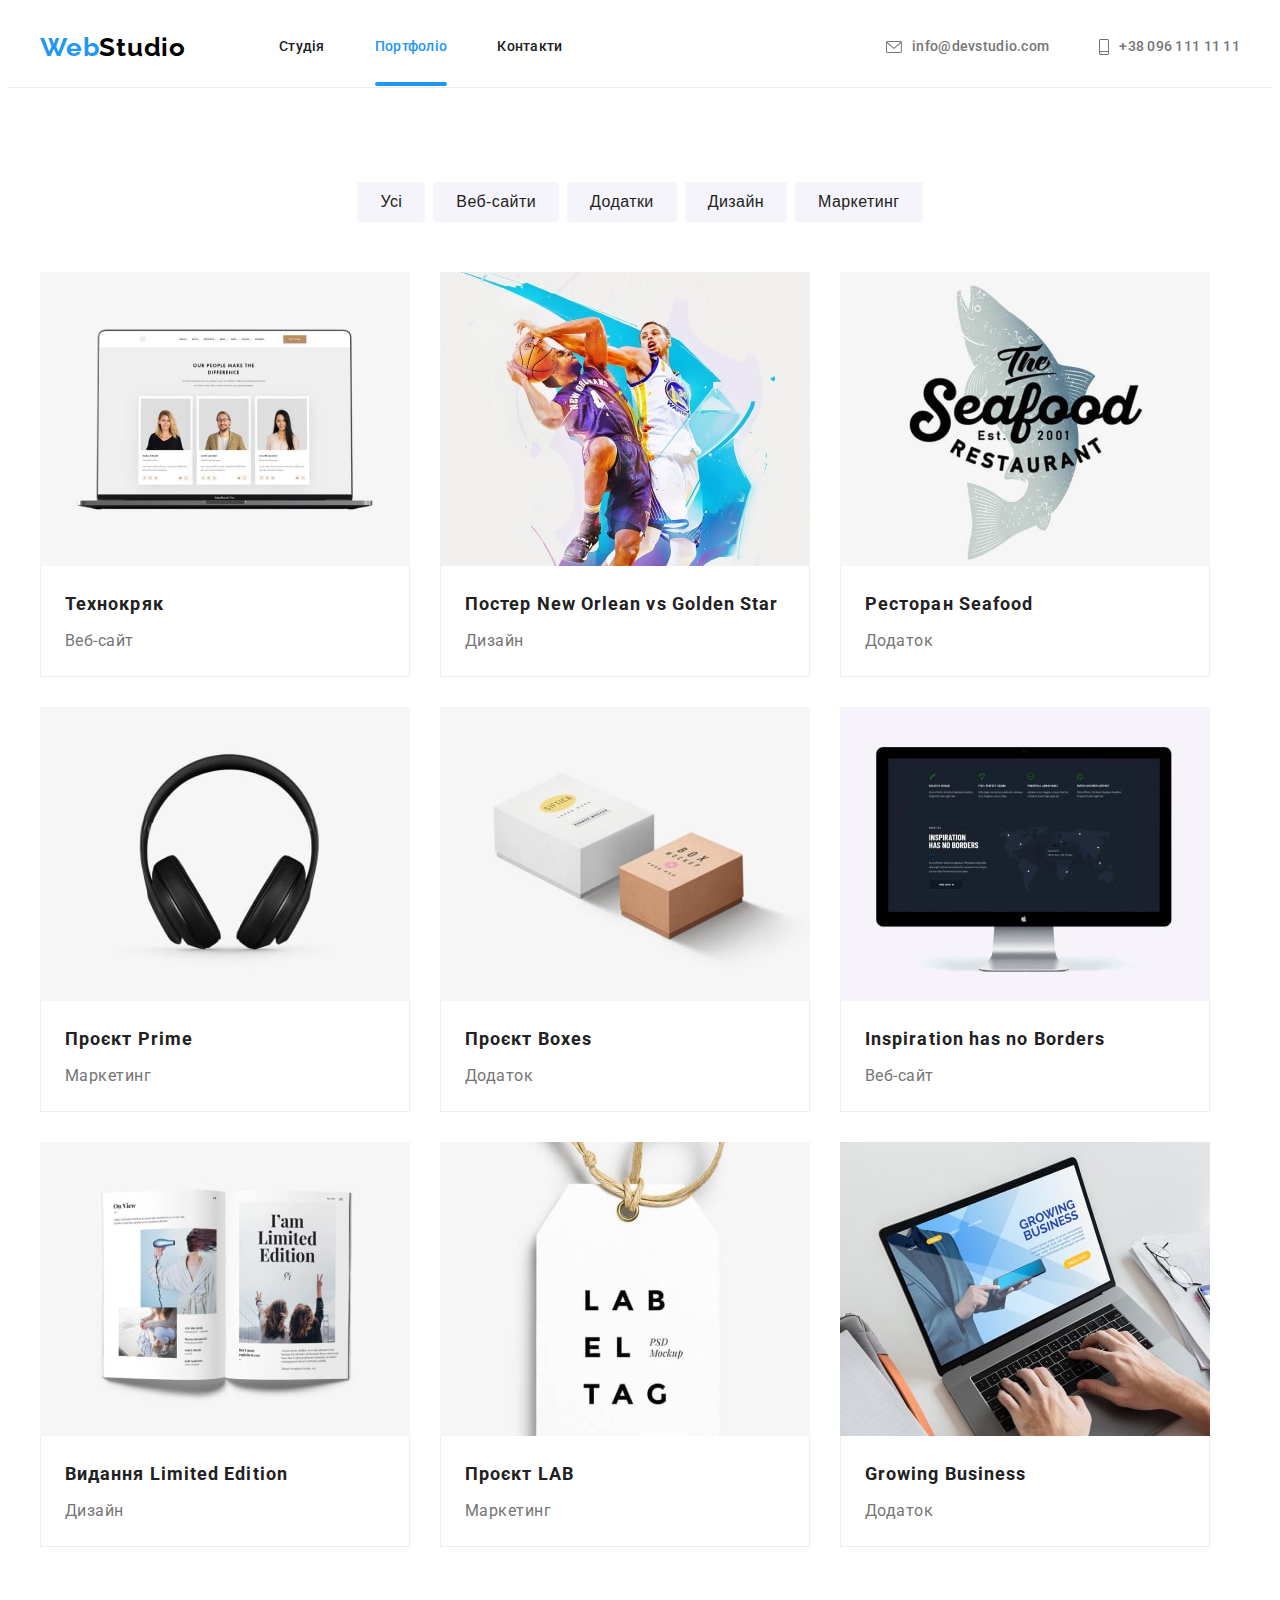
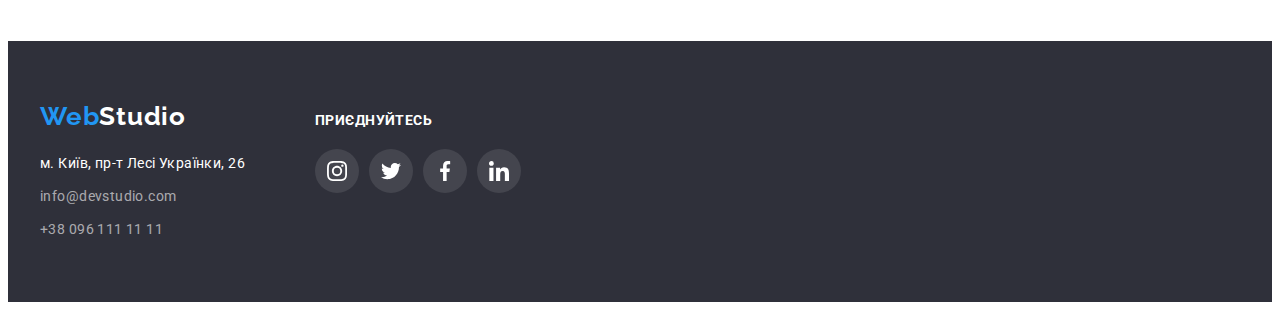
==== portfolio.html @ 9b11dc34 "initial commit" ====
<!DOCTYPE html>
<html lang="uk">
  <head>
    <meta charset="UTF-8" />
    <meta http-equiv="X-UA-Compatible" content="IE=edge" />
    <meta name="viewport" content="width=device-width, initial-scale=1.0" />
    <title>Портфоліо</title>

    <!-- fonts -->
    <link rel="preconnect" href="https://fonts.googleapis.com" />
    <link rel="preconnect" href="https://fonts.gstatic.com" crossorigin />
    <link
      href="https://fonts.googleapis.com/css2?family=Raleway:wght@700&family=Roboto:wght@400;500;700;900&display=swap"
      rel="stylesheet"
    />
    <!-- modern-normalize -->
    <link
      rel="stylesheet"
      href="https://cdnjs.cloudflare.com/ajax/libs/modern-normalize/1.1.0/modern-normalize.min.css"
      integrity="sha512-wpPYUAdjBVSE4KJnH1VR1HeZfpl1ub8YT/NKx4PuQ5NmX2tKuGu6U/JRp5y+Y8XG2tV+wKQpNHVUX03MfMFn9Q=="
      crossorigin="anonymous"
      referrerpolicy="no-referrer"
    />
    <!-- my stylesheet-->
    <link rel="stylesheet" href="./css/style.css" />
  </head>

  <body class="portfolio">
    <header class="header">
      <div class="container header-container">
        <a class="link cite-logo header-logo" href="./index.html" rel="Студія" lang="en"
          ><span class="logo-accent">Web</span>Studio</a
        >
        <nav class="page-navigation">
          <ul class="page-navigation-list list">
            <li class="page-navigation-listitem">
              <a class="link navigation-link" href="./index.html" rel="studio">Студія</a>
            </li>
            <li class="page-navigation-listitem">
              <a class="link navigation-link current" href="./portfolio.html" rel="portfolio"
                >Портфоліо</a
              >
            </li>
            <li class="page-navigation-listitem">
              <a class="link navigation-link" href="#" rel="contacts">Контакти</a>
            </li>
          </ul>
        </nav>

        <ul class="list header-contacts">
          <li class="header-contact-listitem">
            <a class="link header-contact-link" href="mailto:info@devstudio.com" rel="studio-mail">
              <svg class="icon icon--envelope">
                <use href="./images/icons.svg#icon-envelope"></use>
              </svg>
              <span>info@devstudio.com</span>
            </a>
          </li>
          <li class="header-contact-listitem">
            <a class="link header-contact-link" href="tel:+380961111111" rel="studio-phone-number"
              ><svg class="icon icon--smartphone">
                <use href="./images/icons.svg#icon-smartphone"></use>
              </svg>
              <span>+38 096 111 11 11</span></a
            >
          </li>
        </ul>
      </div>
    </header>

    <main>
      <!-- Section contains list of studio`s projects with filter pannel-->
      <section class="section">
        <div class="container">
          <h1 class="section-title visually-hidden">Проекти</h1>

          <!-- filter pannel-->
          <ul class="list filters">
            <li class="filter">
              <button class="button filter-button" type="button">Усі</button>
            </li>
            <li class="filter">
              <button class="button filter-button" type="button">Веб-сайти</button>
            </li>
            <li class="filter">
              <button class="button filter-button" type="button">Додатки</button>
            </li>
            <li class="filter">
              <button class="button filter-button" type="button">Дизайн</button>
            </li>
            <li class="filter">
              <button class="button filter-button" type="button">Маркетинг</button>
            </li>
          </ul>

          <!-- list of studio's projects-->
          <ul class="list projects">
            <li class="project">
              <a href="#" class="link project-imageref">
                <img
                  class="project-image"
                  src="./images/projects/project-technokrjack-min.jpg"
                  alt="Технокряк"
                  width="370"
                />
                <div class="project-info">
                  <h2 class="project-title">Технокряк</h2>
                  <p class="project-type">Веб-сайт</p>
                </div>
                <p class="project-description">
                  Ресурс пропонує комплексні пропозиції з різним рівнем функціоналу та сервісів. Все
                  це дозволить відвідувачу отримати вичерпні відомості про компанію чи приватну
                  особу.
                </p>
              </a>
            </li>

            <li class="project">
              <a href="#" class="link project-imageref">
                <img
                  class="project-image"
                  src="./images/projects/project-new-orlean-min.jpg"
                  alt="Постер New Orlean vs Golden Star"
                  width="370"
                />
                <div class="project-info">
                  <h2 class="project-title" lang="en">Постер New Orlean vs Golden Star</h2>
                  <p class="project-type">Дизайн</p>
                </div>
                <p class="project-description">
                  Ресурс пропонує комплексні пропозиції з різним рівнем функціоналу та сервісів. Все
                  це дозволить відвідувачу отримати вичерпні відомості про компанію чи приватну
                  особу.
                </p>
              </a>
            </li>

            <li class="project">
              <a href="#" class="link project-imageref">
                <img
                  class="project-image"
                  src="./images/projects/project-seafood-min.jpg"
                  alt="Ресторан Seafood"
                  width="370"
                />
                <div class="project-info">
                  <h2 class="project-title">Ресторан Seafood</h2>
                  <p class="project-type">Додаток</p>
                </div>
                <p class="project-description">
                  Ресурс пропонує комплексні пропозиції з різним рівнем функціоналу та сервісів. Все
                  це дозволить відвідувачу отримати вичерпні відомості про компанію чи приватну
                  особу.
                </p>
              </a>
            </li>

            <li class="project">
              <a href="#" class="link project-imageref">
                <img
                  class="project-image"
                  src="./images/projects/project-prime-min.jpg"
                  alt="Проєкт Prime"
                  width="370"
                />
                <div class="project-info">
                  <h2 class="project-title">Проєкт Prime</h2>
                  <p class="project-type">Маркетинг</p>
                </div>
                <p class="project-description">
                  Ресурс пропонує комплексні пропозиції з різним рівнем функціоналу та сервісів. Все
                  це дозволить відвідувачу отримати вичерпні відомості про компанію чи приватну
                  особу.
                </p>
              </a>
            </li>

            <li class="project">
              <a href="#" class="link project-imageref">
                <img
                  class="project-image"
                  src="./images/projects/project-boxes-min.jpg"
                  alt="Проєкт Boxes"
                  width="370"
                />
                <div class="project-info">
                  <h2 class="project-title">Проєкт Boxes</h2>
                  <p class="project-type">Додаток</p>
                </div>
                <p class="project-description">
                  Ресурс пропонує комплексні пропозиції з різним рівнем функціоналу та сервісів. Все
                  це дозволить відвідувачу отримати вичерпні відомості про компанію чи приватну
                  особу.
                </p>
              </a>
            </li>

            <li class="project">
              <a href="#" class="link project-imageref">
                <img
                  class="project-image"
                  src="./images/projects/project-inspiration-min.jpg"
                  alt="Inspiration has no Borders"
                  width="370"
                />
                <div class="project-info">
                  <h2 class="project-title" lang="en">Inspiration has no Borders</h2>
                  <p class="project-type">Веб-сайт</p>
                </div>
                <p class="project-description">
                  Ресурс пропонує комплексні пропозиції з різним рівнем функціоналу та сервісів. Все
                  це дозволить відвідувачу отримати вичерпні відомості про компанію чи приватну
                  особу.
                </p>
              </a>
            </li>

            <li class="project">
              <a href="#" class="link project-imageref">
                <img
                  class="project-image"
                  src="./images/projects/project-limited-edition-min.jpg"
                  alt="Видання Limited Edition"
                  width="370"
                />
                <div class="project-info">
                  <h2 class="project-title">Видання Limited Edition</h2>
                  <p class="project-type">Дизайн</p>
                </div>
                <p class="project-description">
                  Ресурс пропонує комплексні пропозиції з різним рівнем функціоналу та сервісів. Все
                  це дозволить відвідувачу отримати вичерпні відомості про компанію чи приватну
                  особу.
                </p>
              </a>
            </li>

            <li class="project">
              <a href="#" class="link project-imageref">
                <img
                  class="project-image"
                  src="./images/projects/project-lab-min.jpg"
                  alt="Проєкт LAB"
                  width="370"
                />
                <div class="project-info">
                  <h2 class="project-title">Проєкт LAB</h2>
                  <p class="project-type">Маркетинг</p>
                </div>
                <p class="project-description">
                  Ресурс пропонує комплексні пропозиції з різним рівнем функціоналу та сервісів. Все
                  це дозволить відвідувачу отримати вичерпні відомості про компанію чи приватну
                  особу.
                </p>
              </a>
            </li>

            <li class="project">
              <a href="#" class="link project-imageref">
                <img
                  class="project-image"
                  src="./images/projects/project-business-min.jpg"
                  alt="Growing Business Додаток"
                  width="370"
                />
                <div class="project-info">
                  <h2 class="project-title" lang="en">Growing Business</h2>
                  <p class="project-type">Додаток</p>
                </div>
                <p class="project-description">
                  Ресурс пропонує комплексні пропозиції з різним рівнем функціоналу та сервісів. Все
                  це дозволить відвідувачу отримати вичерпні відомості про компанію чи приватну
                  особу.
                </p>
              </a>
            </li>
          </ul>
        </div>
      </section>
    </main>

    <footer class="footer">
      <div class="container footer__container">
        <section class="footer__logo-and-address">
          <h3 class="visually-hidden">Логотип та адреса</h3>
          <a class="link cite-logo footer-logo" href="./index.html" rel="Студія" lang="en"
            ><span class="logo-accent">Web</span>Studio</a
          >
          <address class="footer-address">
            <ul class="list footer-address-list">
              <li class="footer-address-listitem">
                <a
                  class="link footer-location"
                  href="https://goo.gl/maps/gvpNCCm3hSawrAU8A"
                  rel="studio-address-google-maps"
                  target="_blank"
                  >м. Київ, пр-т Лесі Українки, 26</a
                >
              </li>
              <li class="footer-address-listitem">
                <a
                  class="link footer-email"
                  href="mailto:info@devstudio.com"
                  rel="studio-mail"
                  target="_blank"
                  >info@devstudio.com</a
                >
              </li>
              <li class="footer-address-listitem">
                <a
                  class="link footer-phonenumber"
                  href="tel:+380961111111"
                  rel="studio-phone-number"
                  target="_blank"
                >
                  +38 096 111 11 11
                </a>
              </li>
            </ul>
          </address>
        </section>
        <section class="footer__social">
          <h3 class="social-title">Приєднуйтесь</h3>
          <ul class="social-network-contacts list">
            <li class="social-network-contact">
              <a
                class="social-network-contact__link social-network-contact__link--footer link"
                href="#"
                aria-label="Інстаграм профіль"
                ><svg class="icon social-network-contact__icon" width="20" height="20">
                  <use
                    href="./images/icons.svg#icon-instagram"
                    width="100%"
                    height="100%"
                  ></use></svg
              ></a>
            </li>
            <li class="social-network-contact">
              <a
                class="social-network-contact__link social-network-contact__link--footer link"
                href="#"
                aria-label="Твіттер профіль"
                ><svg class="icon social-network-contact__icon" width="20" height="20">
                  <use href="./images/icons.svg#icon-twitter" width="100%" height="100%"></use></svg
              ></a>
            </li>
            <li class="social-network-contact">
              <a
                class="social-network-contact__link social-network-contact__link--footer link"
                href="#"
                aria-label="Фейсбук профіль"
                ><svg class="icon social-network-contact__icon" width="20" height="20">
                  <use
                    href="./images/icons.svg#icon-facebook"
                    width="100%"
                    height="100%"
                  ></use></svg
              ></a>
            </li>
            <li class="social-network-contact">
              <a
                class="social-network-contact__link social-network-contact__link--footer link"
                href="#"
                aria-label="Лінкедін профіль"
                ><svg class="icon social-network-contact__icon" width="20" height="20">
                  <use
                    href="./images/icons.svg#icon-linkedin"
                    width="100%"
                    height="100%"
                  ></use></svg
              ></a>
            </li>
          </ul>
        </section>
      </div>
    </footer>
  </body>
</html>
---- css/style.css ----
/* Reset styles */
h1,
h2,
h3,
h4,
h5,
h6,
p {
  margin-top: 0;
  margin-bottom: 0;
}

ul,
ol {
  margin-top: 0;
  margin-bottom: 0;
  padding-left: 0;
}

img {
  display: block;

  max-width: 100%;
  height: auto;
}

.list {
  list-style: none;
}

.link {
  text-decoration: none;
}

.button {
  cursor: pointer;
  border: none;
  padding: 0;
}

/*--------------------*/

/* Defining variables */
:root {
  --accent-color: #2196f3;
  --text-color: #757575;
  --title-text-color: #212121;
  --filter-button-text-color: #212121;
  --banner-text-color: #fff;
  --footer-text-color: #fff;
  --footer-mail-and-phone-color: rgba(255, 255, 255, 0.6);

  --primary-page-background-color: #fff;
  --accent-background-color: #2f303a;
  --team-section-background-color: #f5f4fa;
  --filter-button-background-color: #f5f4fa;
  --peculiarities-icon-background-color: #f5f4fa;

  --banner-overlay: linear-gradient(to right, rgba(47, 48, 58, 0.4), rgba(47, 48, 58, 0.4));

  --main-font-family: 'Roboto', sans-serif;
  --logo-font-family: 'Raleway', sans-serif;

  --project-description-picture-height: 294px;
}
/*--------------------*/

body {
  background-color: var(--primary-page-background-color);
  color: var(--text-color);
  font-family: var(--main-font-family);
  font-size: 14px;
  line-height: 1.71;
  letter-spacing: 0.03em;
}

/* Components */
.container {
  width: 1200px;
  margin-left: auto;
  margin-right: auto;
  padding: 0 15px;
}

.cite-logo {
  font-family: var(--logo-font-family);
  font-weight: 700;
  font-size: 26px;
  line-height: 1.19;
  letter-spacing: 0.03em;
  color: #000000;
}

.section {
  padding: 94px 0;
}

.section-title {
  margin-bottom: 50px;

  font-weight: 700;
  font-size: 36px;
  letter-spacing: 0.03em;
  line-height: 1.17;
  text-align: center;
  color: var(--title-text-color);
}

.visually-hidden {
  position: absolute;
  width: 1px;
  height: 1px;
  margin: -1px;
  padding: 0;
  overflow: hidden;
  border: 0;
  clip: rect(0 0 0 0);
}

.is-hidden {
  visibility: hidden;
  opacity: 0;
  pointer-events: none;
}

.icon {
  fill: currentColor;
}

/* Social network contacts*/
.social-network-contacts {
  display: flex;
  justify-content: center;
  gap: 10px;
}

.social-network-contact {
  width: 44px;
  height: 44px;
}

.social-network-contact__link {
  display: flex;
  justify-content: center;
  align-items: center;
  height: 100%;

  border-radius: 50%;

  color: #afb1b8;

  transition: background-color 250ms cubic-bezier(0.4, 0, 0.2, 1),
    color 250ms cubic-bezier(0.4, 0, 0.2, 1);
}

.social-network-contact__link--footer {
  background-color: rgba(255, 255, 255, 0.1);
  color: #fff;
}

.social-network-contact__link:hover,
.social-network-contact__link:focus {
  background-color: var(--accent-color);
  color: #fff;
}

/* /Social network contacts*/
/* /Components */
/*--------------------*/

/* styles for header*/
.header {
  padding: 24px 0;

  border-bottom: 1px solid #ececec;

  font-weight: 500;
  line-height: 1.14;
  letter-spacing: 0.02em;
}

.header-container {
  display: flex;
  align-items: center;
}

.header-logo {
  margin-right: 93px;
}

.logo-accent {
  color: var(--accent-color);
}

.page-navigation {
  margin-right: auto;
}

.page-navigation-list {
  display: flex;
  column-gap: 50px;
}

.navigation-link {
  color: var(--title-text-color);
  transition: color 250ms cubic-bezier(0.4, 0, 0.2, 1);
}

.current {
  position: relative;

  color: var(--accent-color);
}

.current::after {
  content: '';
  position: absolute;
  bottom: -32px;
  left: 0;

  width: 100%;
  height: 4px;

  border-radius: 2px;

  background-color: var(--accent-color);
}

.header-contacts {
  display: flex;
}

.header-contact-link {
  display: flex;
  align-items: center;

  color: var(--text-color);

  transition: color 250ms cubic-bezier(0.4, 0, 0.2, 1);
}

.header-contact-listitem:not(:last-of-type) {
  margin-right: 50px;
}

.navigation-link:hover,
.navigation-link:focus,
.header-contact-link:hover,
.header-contact-link:focus {
  color: var(--accent-color);
}

.navigation-link:active,
.header-contact-link:active {
  color: var(--accent-color);
}

.icon--envelope {
  margin-right: 10px;
  width: 16px;
  height: 12px;
}

.icon--smartphone {
  margin-right: 10px;
  width: 10px;
  height: 16px;
}

/* styles for footer*/
.footer {
  padding: 60px 0;

  background-color: var(--accent-background-color);
}

.footer__container {
  display: flex;
  align-items: baseline;
}

.footer__logo-and-address {
  margin-right: 70px;
}

.footer-logo {
  display: block;
  margin-bottom: 20px;
}

.footer-logo:not(.logo-accent) {
  color: var(--footer-text-color);
}

.footer-address {
  font-style: normal;
}

.footer-address-listitem:not(:last-child) {
  margin-bottom: 9px;
}

.footer-location {
  color: var(--footer-text-color);

  transition: color 250ms cubic-bezier(0.4, 0, 0.2, 1);
}

.footer-location:hover,
.footer-location:focus {
  color: var(--accent-color);
}

.footer-location:active {
  color: var(--accent-color);
}

.footer-email,
.footer-phonenumber {
  color: var(--footer-mail-and-phone-color);

  transition: color 250ms cubic-bezier(0.4, 0, 0.2, 1),
    text-shadow 250ms cubic-bezier(0.4, 0, 0.2, 1);
}

.footer-email:hover,
.footer-email:focus,
.footer-phonenumber:hover,
.footer-phonenumber:focus {
  color: var(--accent-color);
  text-shadow: 0px 4px 4px rgba(0, 0, 0, 0.25);
}

.footer-email:active,
.footer-phonenumber:active {
  color: var(--accent-color);
  text-shadow: 0px 4px 4px rgba(0, 0, 0, 0.25);
}

.social-title {
  margin-bottom: 20px;

  font-size: 14px;
  line-height: 1.14;
  text-transform: uppercase;

  color: #ffffff;
}

/* modal window*/
.modal {
  position: fixed;
  top: 0;
  left: 0;
  z-index: 1000;

  width: 100vw;
  height: 100vh;

  background-color: rgba(0, 0, 0, 0.2);

  transition: visibility 500ms cubic-bezier(0.4, 0, 0.2, 1),
    opacity 500ms cubic-bezier(0.4, 0, 0.2, 1);
}

.modal__window {
  position: absolute;
  top: 50%;
  left: 50%;
  transform: translate(-50%, -50%);

  width: 528px;
  height: 581px;

  box-shadow: 0px 1px 3px rgba(0, 0, 0, 0.12), 0px 1px 1px rgba(0, 0, 0, 0.14),
    0px 2px 1px rgba(0, 0, 0, 0.2);
  border-radius: 4px;

  background-color: #fff;
}

.modal__close-button {
  position: absolute;
  top: 8px;
  right: 8px;

  display: flex;
  justify-content: center;
  align-items: center;

  width: 30px;
  height: 30px;

  border: 1px solid rgba(0, 0, 0, 0.1);
  border-radius: 50%;

  background-color: #fff;
}

/* /modal window*/

/* styles for studio page main  */
/* banner section*/
.banner {
  margin: 0 auto;
  padding: 200px 0;
  max-width: 1600px;
  height: 600px;

  color: var(--banner-text-color);
  background-color: var(--accent-background-color);
  background-image: var(--banner-overlay), url('../images/banner/banner-background-image-min.jpg');
  background-position: center;
  background-repeat: no-repeat;
  background-size: cover;

  text-align: center;
}

.main-title {
  font-weight: 900;
  font-size: 44px;
  line-height: 1.36;

  letter-spacing: 0.06em;
  text-transform: uppercase;
}

.banner__title {
  margin-bottom: 30px;
}

.banner__button {
  padding: 10px 32px;

  font-weight: 700;
  font-size: 16px;
  line-height: 1.88;
  letter-spacing: 0.06em;

  box-shadow: 0px 4px 4px rgba(0, 0, 0, 0.15);
  border-radius: 4px;
  border: 1px solid transparent;

  color: var(--banner-text-color);
  background-color: var(--accent-color);

  transition: box-shadow 250ms cubic-bezier(0.4, 0, 0.2, 1);
}

.banner__button:hover,
.banner__button:focus {
  box-shadow: 0px 4px 4px rgba(0, 0, 0, 0.45);
}

.banner__button:active {
  box-shadow: 0px 4px 4px rgba(0, 0, 0, 0.45);
}
/* /banner section*/

/* peculiarities section*/
.peculiarities-cards {
  display: flex;
  gap: 30px;
}

.peculiarity-card {
  flex-grow: 1;
}

.peculiarity-card__thumb {
  display: flex;
  justify-content: center;
  align-items: center;
  margin-bottom: 30px;
  width: 270px;
  height: 120px;
  /*padding: 25px 100px;*/

  border-radius: 4px;

  background-color: var(--peculiarities-icon-background-color);
}

.peculiarity-card__icon {
  width: 70px;
  height: 70px;
}

.peculiarity-card-title {
  margin-bottom: 10px;

  font-weight: 700;
  font-size: 14px;
  line-height: 1.14;
  text-transform: uppercase;
  color: var(--title-text-color);
}

/* /peculiarities section*/

/* proficiencies section*/
.proficiencies {
  padding-top: 0;
}

.proficiencies-cards {
  display: flex;
  justify-content: center;
  gap: 30px;
}

.proficiencies-card {
  position: relative;
}

.proficiencies-card-text {
  position: absolute;
  bottom: 0;
  left: 0;
  display: flex;
  justify-content: center;
  align-items: center;

  width: 100%;
  height: 70px;

  background-color: rgba(47, 48, 58, 0.8);
  color: rgba(255, 255, 255, 1);

  font-weight: 700;
  font-size: 14px;
  line-height: 1.14;
  letter-spacing: 0.03em;
  text-transform: uppercase;
}

/* /proficiencies section*/

/* team section*/
.team {
  background-color: var(--team-section-background-color);
}

.team-cards {
  display: flex;
  justify-content: center;
  gap: 30px;
}

.team-card {
  box-shadow: 0px 1px 3px rgba(0, 0, 0, 0.12), 0px 1px 1px rgba(0, 0, 0, 0.14),
    0px 2px 1px rgba(0, 0, 0, 0.2);
  border-radius: 0px 0px 4px 4px;

  background-color: #fff;

  text-align: center;
}

.team-image {
  display: block;

  max-width: 270px;
}

.team-card-info {
  padding: 30px 0;
}

.teamcard-name {
  margin-bottom: 10px;

  color: var(--title-text-color);

  text-align: center;
  font-weight: 500;
}

.teamcard-job {
  margin-bottom: 16px;
}

.teamcard-name,
.teamcard-job {
  font-size: 16px;
  line-height: 1.188;
  letter-spacing: 0.03em;
}

/* /team section*/

/* Regular customers section */

.regular-customers__list {
  display: flex;
  justify-content: center;
  gap: 30px;
}

.regular-customers__listitem {
  width: 170px;
  height: 92px;
}

.regular-customers__link {
  display: flex;
  justify-content: center;
  align-items: center;
  width: 100%;
  height: 100%;

  border: 1px solid #afb1b8;
  border-radius: 4px;

  color: #afb1b8;

  transition: color 250ms cubic-bezier(0.4, 0, 0.2, 1),
    border-color 250ms cubic-bezier(0.4, 0, 0.2, 1), box-shadow 250ms cubic-bezier(0.4, 0, 0.2, 1);
}

.regular-customers__link:hover,
.regular-customers__link:focus {
  border-color: var(--accent-color);
  box-shadow: 0px 4px 4px rgba(0, 0, 0, 0.25);

  color: var(--accent-color);
}

/* /Regular customers section */

/* styles for portfolio page main*/
.filters {
  display: flex;
  justify-content: center;
  gap: 8px;

  margin-bottom: 50px;
}

.filter-button {
  display: block;

  padding: 6px 22px;

  border: 1px solid transparent;
  border-radius: 4px;

  background-color: var(--filter-button-background-color);
  font-weight: 500;
  font-size: 16px;
  line-height: 1.62;
  letter-spacing: 0.03em;
  text-align: center;
  letter-spacing: inherit;
  color: var(--filter-button-text-color);

  transition: color 250ms cubic-bezier(0.4, 0, 0.2, 1),
    background-color 250ms cubic-bezier(0.4, 0, 0.2, 1),
    box-shadow 250ms cubic-bezier(0.4, 0, 0.2, 1);
}

.filter-button:hover,
.filter-button:focus {
  box-shadow: 0px 3px 1px rgba(0, 0, 0, 0.1), 0px 1px 2px rgba(0, 0, 0, 0.08),
    0px 2px 2px rgba(0, 0, 0, 0.12);

  background-color: var(--accent-color);
  color: #fff;
}

.filter-button:active {
  padding: 6px 25px;

  box-shadow: 0px 3px 1px rgba(0, 0, 0, 0.1), 0px 1px 2px rgba(0, 0, 0, 0.08),
    0px 2px 2px rgba(0, 0, 0, 0.12);

  background-color: var(--accent-color);
  color: #fff;
}

.projects {
  display: flex;
  flex-wrap: wrap;
  gap: 30px;
}

.project {
  flex-basis: 370px;
  max-width: 370px;
}

.project-imageref {
  position: relative;
  display: block;
  overflow: hidden;

  transition: box-shadow 250ms cubic-bezier(0.4, 0, 0.2, 1);
}

.project-imageref:hover,
.project-imageref:focus {
  box-shadow: 0px 1px 1px rgba(0, 0, 0, 0.12), 0px 4px 4px rgba(0, 0, 0, 0.06),
    1px 4px 6px rgba(0, 0, 0, 0.16);
}

.project-description {
  position: absolute;
  top: 0;
  left: 0;
  z-index: 1;
  opacity: 0;

  transform: translateY(var(--project-description-picture-height));

  height: var(--project-description-picture-height);
  padding: 63px 24px;

  background-color: rgba(33, 150, 243, 0.9);
  color: #fff;

  font-size: 18px;
  line-height: 1.56;
  letter-spacing: 0.03em;

  transition: opacity 500ms cubic-bezier(0.4, 0, 0.2, 1),
    transform 500ms cubic-bezier(0.4, 0, 0.2, 1);
}

.project-imageref:hover .project-description,
.project-imageref:focus .project-description {
  top: 0;
  opacity: 1;

  transform: translateY(0);
}

.project-image {
  display: block;
  max-width: 370px;
}

.project-info {
  position: relative;
  z-index: 2;
  padding: 20px 24px;

  background-color: #fff;

  border: 1px solid #eeeeee;
  border-top: none;
}

.project-title {
  margin-bottom: 4px;

  font-weight: 700;
  font-size: 18px;
  line-height: 2;
  letter-spacing: 0.06em;
  color: var(--title-text-color);
}

.project-type {
  font-size: 16px;
  line-height: 1.88;
  letter-spacing: 0.03em;
  color: var(--text-color);
}
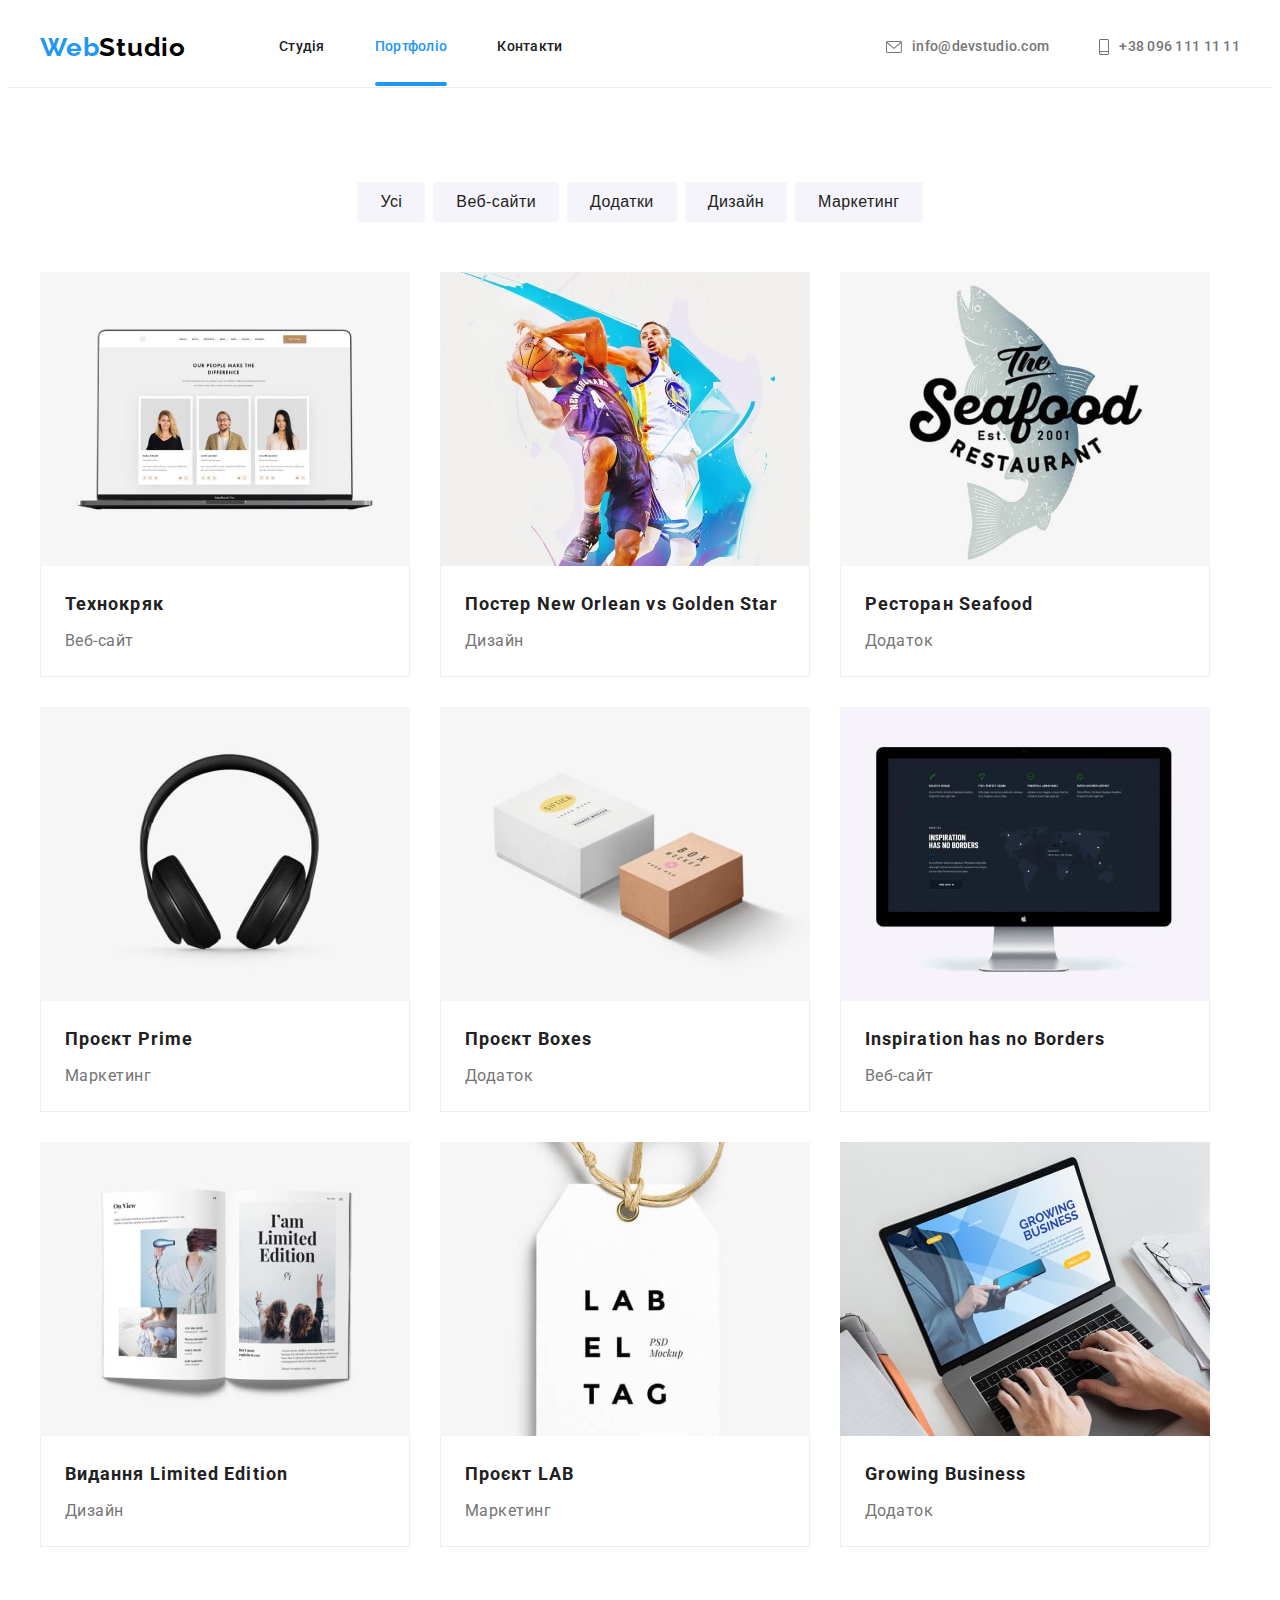
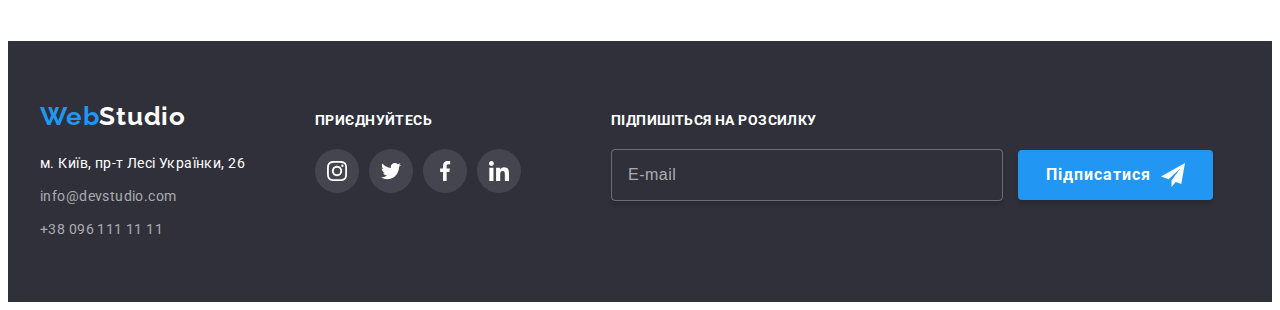
==== commit 113bddbd: "precorrection commit" ====
--- a/portfolio.html
+++ b/portfolio.html
@@ -372,6 +372,24 @@
             </li>
           </ul>
         </section>
+        <form class="footer__form">
+          <label for="footer__input" class="footer__label"> Підпишіться на розсилку</label>
+          <input
+            type="email"
+            id="footer__input"
+            placeholder="E-mail"
+            required
+            name="subscriber-email"
+            pattern="^[^@\s]+@[^@\s]+\.[^@\s]+$"
+            title="Введіть правильно поштову адресу: example@gmail.com"
+          />
+          <button type="submit" class="button button--submit footer__submit-button">
+            <span class="footer__submit-button-text">Підписатися</span>
+            <svg class="icon footer__submit-button-svg" width="24" height="24">
+              <use href="./images/icons.svg#icon-send"></use>
+            </svg>
+          </button>
+        </form>
       </div>
     </footer>
   </body>
--- a/css/style.css
+++ b/css/style.css
@@ -82,6 +82,35 @@
   padding: 0 15px;
 }
 
+.button--submit {
+  display: inline-flex;
+  justify-content: center;
+  align-items: center;
+  padding-top: 10px;
+  padding-bottom: 10px;
+
+  background-color: var(--accent-color);
+  box-shadow: 0px 4px 4px rgba(0, 0, 0, 0.15);
+  border-radius: 4px;
+
+  font-family: 'Roboto';
+  font-style: normal;
+  font-weight: 700;
+  font-size: 16px;
+  line-height: 1.88;
+  text-align: center;
+  letter-spacing: 0.06em;
+
+  color: #fff;
+
+  transition: background-color 250ms cubic-bezier(0.4, 0, 0.2, 1);
+}
+
+.button--submit:hover,
+.button--submit:focus {
+  background-color: #188ce8;
+}
+
 .cite-logo {
   font-family: var(--logo-font-family);
   font-weight: 700;
@@ -337,6 +366,10 @@
   text-shadow: 0px 4px 4px rgba(0, 0, 0, 0.25);
 }
 
+.footer__social {
+  margin-right: 90px;
+}
+
 .social-title {
   margin-bottom: 20px;
 
@@ -345,6 +378,67 @@
   text-transform: uppercase;
 
   color: #ffffff;
+}
+
+.footer__label {
+  display: block;
+
+  margin-bottom: 20px;
+  font-weight: 700;
+  font-size: 14px;
+  line-height: 1.14;
+  letter-spacing: 0.03em;
+  text-transform: uppercase;
+
+  color: #ffffff;
+}
+
+#footer__input {
+  width: 358px;
+  height: 50px;
+  margin-right: 12px;
+  padding: 0 16px;
+
+  border: 1px solid rgba(255, 255, 255, 0.3);
+  box-shadow: 0px 4px 4px rgba(0, 0, 0, 0.15);
+  border-radius: 4px;
+  outline: none;
+
+  background-color: inherit;
+
+  font-size: 16px;
+  line-height: 1.25;
+  letter-spacing: 0.03em;
+  color: rgba(255, 255, 255, 1);
+
+  transition: border-color 250ms cubic-bezier(0.4, 0, 0.2, 1);
+}
+
+#footer__input:focus,
+#footer__input:active {
+  border-color: var(--accent-color);
+}
+
+#footer__input::placeholder {
+  font-size: 16px;
+  line-height: 1.25;
+  letter-spacing: 0.03em;
+
+  color: rgba(255, 255, 255, 0.6);
+}
+
+.footer__submit-button {
+  padding-left: 28px;
+  padding-right: 28px;
+}
+
+.footer__submit-button-text {
+  margin-right: 10px;
+
+  font-weight: 700;
+  font-size: 16px;
+  line-height: 1.88;
+  letter-spacing: 0.06em;
 }
 
 /* modal window*/
@@ -371,6 +465,7 @@
 
   width: 528px;
   height: 581px;
+  padding: 40px;
 
   box-shadow: 0px 1px 3px rgba(0, 0, 0, 0.12), 0px 1px 1px rgba(0, 0, 0, 0.14),
     0px 2px 1px rgba(0, 0, 0, 0.2);
@@ -395,6 +490,173 @@
   border-radius: 50%;
 
   background-color: #fff;
+
+  transition: color 250ms cubic-bezier(0.4, 0, 0.2, 1),
+    box-shadow 250ms cubic-bezier(0.4, 0, 0.2, 1);
+}
+
+.modal__close-button:hover,
+.modal__close-button:focus {
+  color: var(--accent-color);
+  box-shadow: 0px 1px 3px rgba(0, 0, 0, 0.12), 0px 1px 1px rgba(0, 0, 0, 0.14),
+    0px 2px 1px rgba(0, 0, 0, 0.2);
+}
+
+.modal__form {
+  display: flex;
+  flex-direction: column;
+  align-items: center;
+}
+
+.modal__top-text {
+  margin-bottom: 12px;
+
+  font-weight: 700;
+  font-size: 20px;
+  line-height: 1.15;
+  text-align: center;
+  letter-spacing: 0.03em;
+
+  color: var(--title-text-color);
+}
+
+.modal__label {
+  width: 100%;
+  margin-bottom: 10px;
+}
+
+.modal__label:nth-of-type(4) {
+  margin-bottom: 20px;
+}
+
+.modal__label-text {
+  margin-bottom: 4px;
+
+  font-size: 12px;
+  line-height: 1.17;
+  letter-spacing: 0.01em;
+
+  color: #757575;
+}
+
+.modal__input-wrapper {
+  position: relative;
+
+  color: #212121;
+
+  transition: border-color 250ms cubic-bezier(0.4, 0, 0.2, 1);
+}
+
+.modal__input-svg {
+  position: absolute;
+  top: 14px;
+  left: 15px;
+}
+
+.modal__input {
+  display: block;
+
+  width: 100%;
+  padding: 12px 16px;
+
+  border: 1px solid rgba(33, 33, 33, 0.2);
+  border-radius: 4px;
+
+  font-size: 16px;
+  color: #212121;
+
+  transition: border-color 250ms cubic-bezier(0.4, 0, 0.2, 1);
+}
+
+.modal__input:hover {
+  cursor: pointer;
+}
+
+.modal__input:focus {
+  cursor: pointer;
+  outline: none;
+
+  border-color: var(--accent-color);
+}
+
+.modal__input:focus + .modal__input-svg {
+  color: var(--accent-color);
+}
+
+.modal__input--rectangle {
+  height: 40px;
+  padding-left: 42px;
+}
+
+.modal__input--textarea {
+  height: 120px;
+
+  resize: none;
+}
+
+.modal__input--textarea::placeholder {
+  font-size: 12px;
+  line-height: 1.17;
+  letter-spacing: 0.01em;
+
+  color: rgba(117, 117, 117, 0.5);
+}
+
+.modal__checkbox-label {
+  display: flex;
+  justify-content: center;
+  align-items: center;
+  margin-bottom: 30px;
+}
+
+.modal__custom-checkbox {
+  margin-right: 8px;
+
+  border: 2px solid #212121;
+  border-radius: 3px;
+
+  cursor: pointer;
+
+  transition: border-color 250ms cubic-bezier(0.4, 0, 0.2, 1),
+    background-color 250ms cubic-bezier(0.4, 0, 0.2, 1);
+}
+
+.modal__custom-checkbox-icon {
+  display: none;
+  color: #fff;
+
+  transition: display 250ms cubic-bezier(0.4, 0, 0.2, 1);
+}
+
+.modal__checkbox:focus + .modal__custom-checkbox {
+  outline: 1px solid var(--accent-color);
+}
+
+.modal__checkbox:checked + .modal__custom-checkbox {
+  border-color: var(--accent-color);
+  background-color: var(--accent-color);
+}
+
+.modal__checkbox:checked + .modal__custom-checkbox > .modal__custom-checkbox-icon {
+  display: block;
+}
+
+.modal__checkbox-label-text {
+  font-size: 14px;
+  line-height: 1.71;
+  letter-spacing: 0.03em;
+
+  color: #757575;
+}
+
+.modal__checkbox-label-link {
+  color: var(--accent-color);
+  text-decoration: underline;
+}
+
+.modal__submit-button {
+  padding-left: 52px;
+  padding-right: 52px;
 }
 
 /* /modal window*/
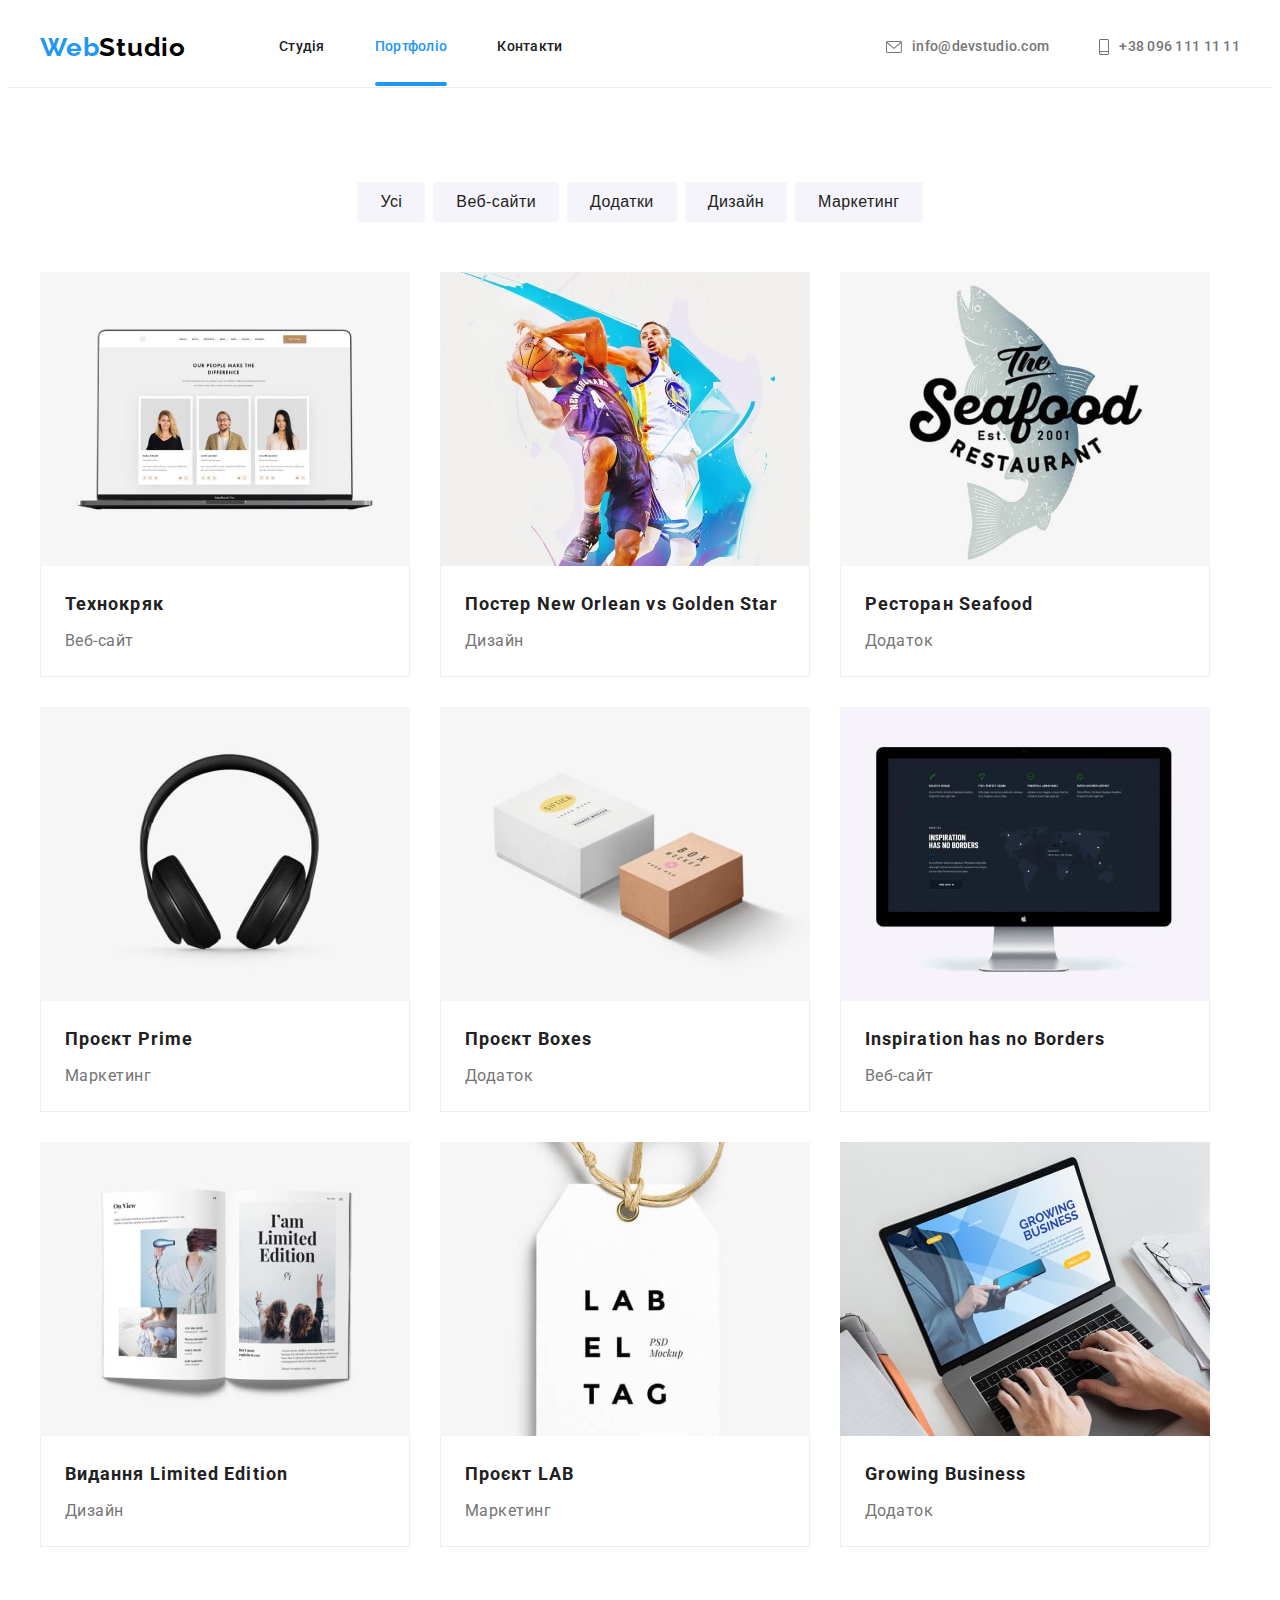
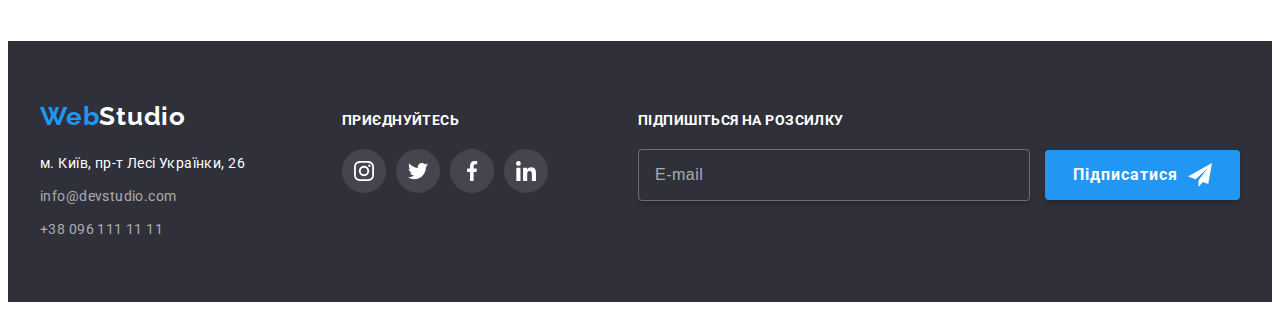
==== commit 4950b0b1: "post-mentor*s-correction commit" ====
--- a/portfolio.html
+++ b/portfolio.html
@@ -281,7 +281,7 @@
 
     <footer class="footer">
       <div class="container footer__container">
-        <section class="footer__logo-and-address">
+        <div class="footer__logo-and-address">
           <h3 class="visually-hidden">Логотип та адреса</h3>
           <a class="link cite-logo footer-logo" href="./index.html" rel="Студія" lang="en"
             ><span class="logo-accent">Web</span>Studio</a
@@ -318,8 +318,8 @@
               </li>
             </ul>
           </address>
-        </section>
-        <section class="footer__social">
+        </div>
+        <div class="footer__social">
           <h3 class="social-title">Приєднуйтесь</h3>
           <ul class="social-network-contacts list">
             <li class="social-network-contact">
@@ -371,7 +371,7 @@
               ></a>
             </li>
           </ul>
-        </section>
+        </div>
         <form class="footer__form">
           <label for="footer__input" class="footer__label"> Підпишіться на розсилку</label>
           <input
--- a/css/style.css
+++ b/css/style.css
@@ -309,6 +309,7 @@
 }
 
 .footer__logo-and-address {
+  flex-grow: 1;
   margin-right: 70px;
 }
 
@@ -521,16 +522,9 @@
 }
 
 .modal__label {
+  display: block;
   width: 100%;
   margin-bottom: 10px;
-}
-
-.modal__label:nth-of-type(4) {
-  margin-bottom: 20px;
-}
-
-.modal__label-text {
-  margin-bottom: 4px;
 
   font-size: 12px;
   line-height: 1.17;
@@ -539,8 +533,14 @@
   color: #757575;
 }
 
+.modal__label:nth-of-type(4) {
+  margin-bottom: 20px;
+}
+
 .modal__input-wrapper {
+  display: block;
   position: relative;
+  margin-top: 4px;
 
   color: #212121;
 
@@ -589,6 +589,7 @@
 }
 
 .modal__input--textarea {
+  margin-top: 4px;
   height: 120px;
 
   resize: none;
